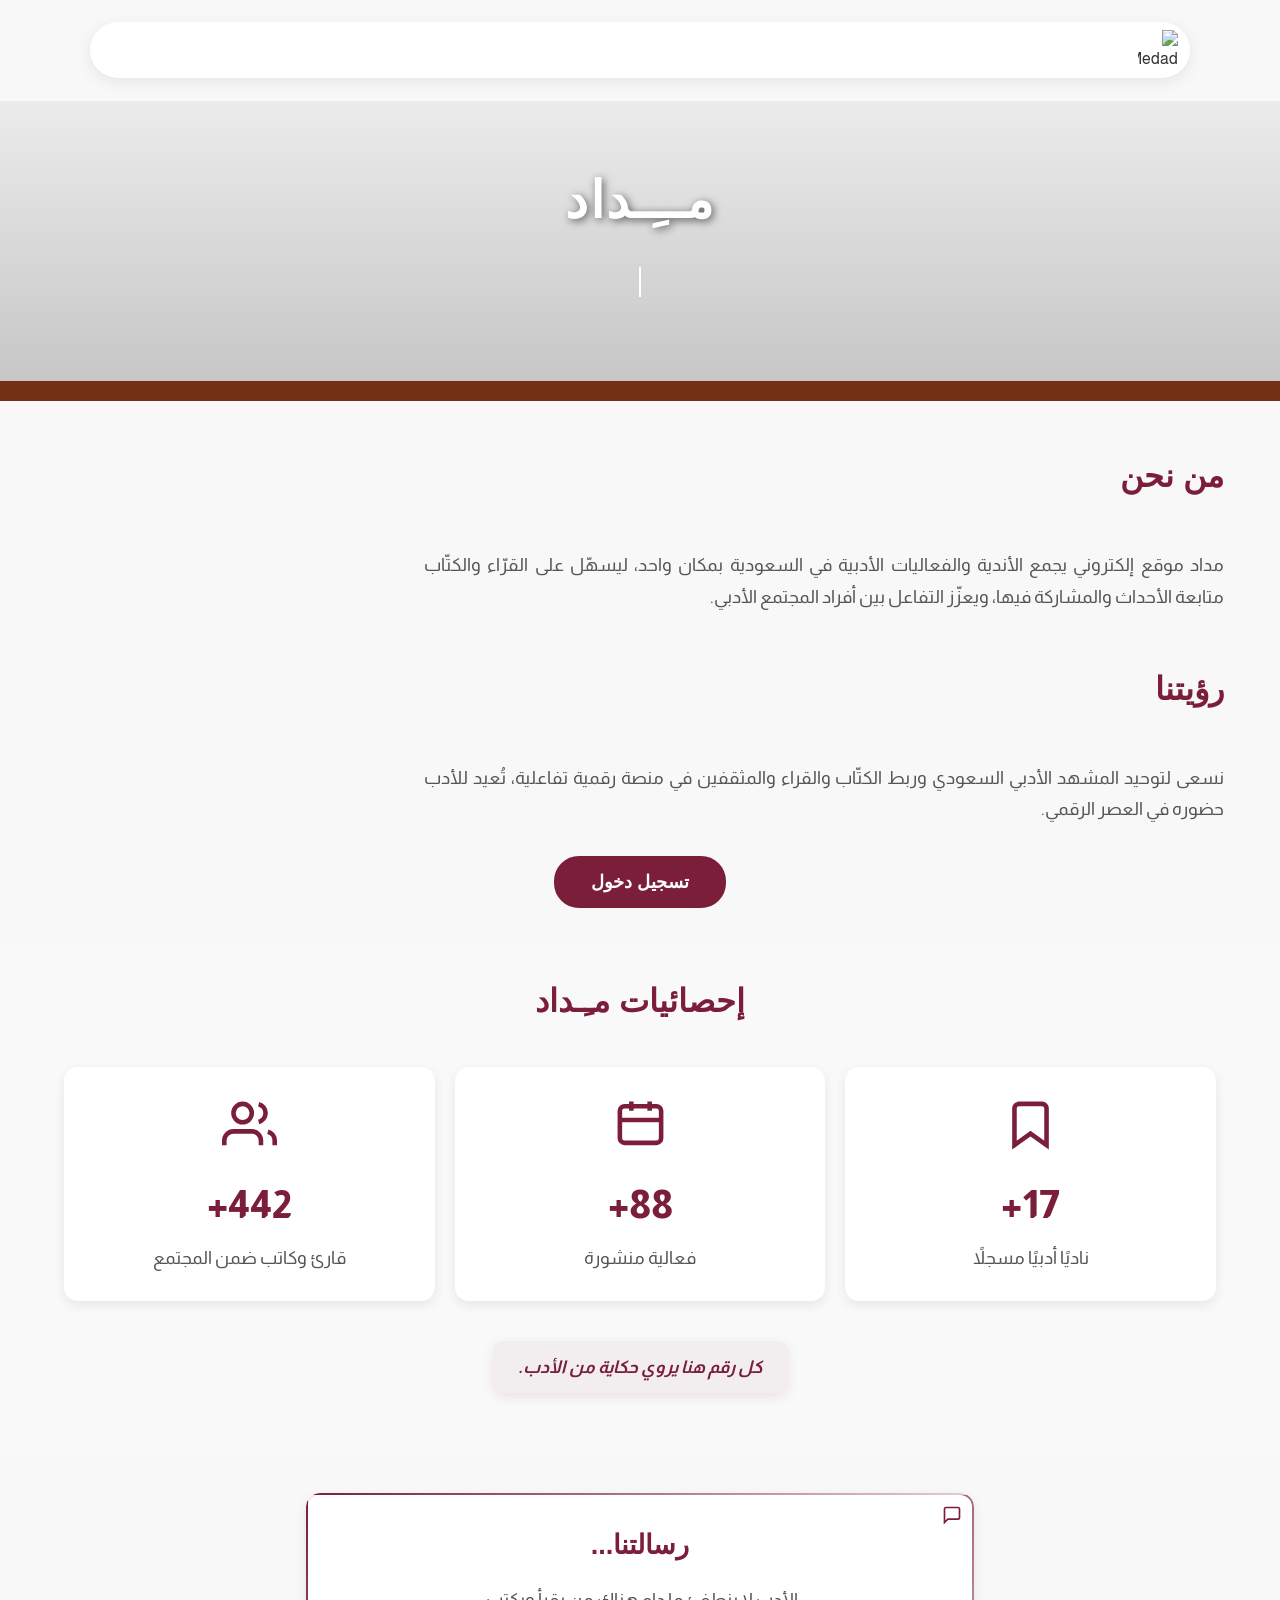
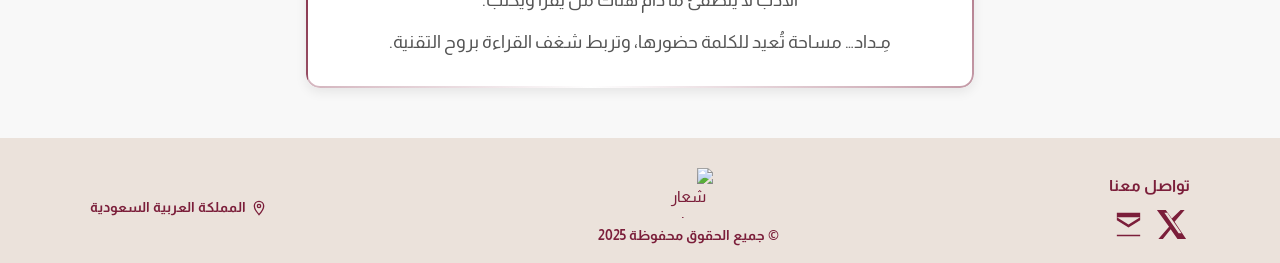
==== HomePage.html @ 80395bcd "Add files via upload" ====
<!DOCTYPE html>
<html lang="ar" dir="rtl">
<head>
    <meta charset="UTF-8">
    <meta name="viewport" content="width=device-width, initial-scale=1.0">
    <title>مِـداد | Medad</title>
    <link href="https://fonts.googleapis.com/css2?family=Almarai:wght@300;400;700;800&display=swap" rel="stylesheet">
    <style>
        
        @font-face {
            font-family: 'Doran';
            src: url('font/Doran-Regular.woff2') format('woff2'),
                 url('font/Doran-Regular.woff') format('woff'),
                 url('font/Doran-Regular.ttf') format('truetype');
            font-weight: normal;
            font-style: normal;
            font-display: swap;
        }
        
        @font-face {
            font-family: 'Doran';
            src: url('font/Doran-Bold.woff2') format('woff2'),
                 url('font/Doran-Bold.woff') format('woff'),
                 url('font/Doran-Bold.ttf') format('truetype');
            font-weight: bold;
            font-style: normal;
            font-display: swap;
        }

        
        :root {
            --accent: #E8D1A7;
            --burgundy: #7B1E3A;
            --burgundy-light: rgba(123, 30, 58, 0.08);
            --burgundy-shimmer: rgba(123, 30, 58, 0.1);
            --text-dark: #2D2D2D;
            --text-light: #555555;
            --background: #FFFFFF;
            --off-white: #F9F9F9;
            --shadow: 0 4px 12px rgba(0, 0, 0, 0.08);
            --shadow-hover: 0 6px 18px rgba(123, 30, 58, 0.15);
            --brown: #8B4513;
        }

      
        .main-header{
          background: transparent;
          padding: 12px 0;
          margin-top: 10px;
          margin-bottom: 10px;
          border-bottom: 1px solid transparent;
        }

      
        .header-shell{
          width: min(1100px, calc(100% - 24px));
          margin: 0 auto;
          display: grid;
          grid-template-columns: 1fr auto 1fr;
          align-items: center;
          gap: 10px;
          background: #fff;
          border-radius: 999px;
          padding: 8px 12px;
          box-shadow: 0 4px 16px rgba(0,0,0,0.08);
        }

        .header-center {
          justify-self: start;
          display: flex;
          align-items: center;
          gap: 8px;
        }
        .brand-image {
          width: 40px;
          height: 40px;
          object-fit: contain;
          background: transparent;
          display: inline-block;
        }

     
        @media (max-width: 600px){
          .header-shell{ 
            grid-template-columns: 1fr auto; 
            padding: 6px 10px;
          }
          .header-center{ 
            order:-1; 
            grid-column: 1 / -1; 
            justify-content:center; 
          }
          .header-start{ min-width: 0; }
          .brand-image {
            width: 35px;
            height: 35px;
          }
        }

        .hero-content h1 {
            font-family: 'Doran', 'Arial', sans-serif !important;
            font-weight: bold;
        }

        .pattern-line {
            width: 100%;
            height: 20px;
            background-color:#743014;
            position: relative;
            overflow: hidden;
            margin-top: 0;
            display: flex;
            align-items: center;
            border: none;
        }

        @keyframes scrollText {
            0% {
                transform: translateX(100%);
            }
            100% {
                transform: translateX(-100%);
            }
        }

        .typing-container {
            height: 50px;
            display: flex;
            align-items: center;
            justify-content: center;
            margin: 15px 0;
            position: relative;
        }

        
        .typing-effect {
            font-family: 'Doran', 'Arial', sans-serif;
            font-weight: normal;
            font-size: 1.2rem;
            overflow: hidden;
            border-left: 2px solid white;
            white-space: nowrap;
            margin: 0 auto;
            text-shadow: 1px 1px 2px rgba(0, 0, 0, 0.5);
            animation: 
                typing 10s steps(60, end) infinite,
                blink-caret 0.8s step-end infinite;
            width: 0;
            direction: rtl;
            text-align: right;
        }

        @keyframes typing {
            0% { 
                width: 0; 
            }
            40% { 
                width: 100%; 
            }
            80% { 
                width: 100%; 
            }
            100% { 
                width: 0; 
            }
        }

        @keyframes blink-caret {
            from, to { border-color: transparent }
            50% { border-color: white }
        }

        .hero-content p {
            font-family: 'Doran', 'Arial', sans-serif;
            font-weight: normal;
        }
        
        * {
            margin: 0;
            padding: 0;
            box-sizing: border-box;
            font-family: 'Almarai', 'Arial', sans-serif;
        }
        
        body {
            background-color: #f8f8f8;
            color: #333;
            line-height: 1.6;
            overflow-x: hidden;
        }
        
        .container {
            max-width: 1200px;
            margin: 0 auto;
            padding: 0 16px;
        }
        
        section {
            padding: 50px 0;
        }
        
        h1, h2, h3 {
            color: var(--text-dark);
            margin-bottom: 16px;
        }
        
        h1 {
            font-size: 2rem;
            text-align: center;
        }
        
        h2 {
            font-size: 1.7rem;
            text-align: center;
            margin-bottom: 32px;
            position: relative;
        }
        
        .hero {
            background: linear-gradient(rgba(0, 0, 0, 0.05), rgba(0, 0, 0, 0.2)), 
                        url('image/BACKGROUND.png') center/cover no-repeat;
            height: 280px;
            display: flex;
            align-items: center;
            justify-content: center;
            text-align: center;
            color: white;
            margin-bottom: 0;
            padding: 0 16px;
        }
        
        .hero-content h1 {
            color: white;
            font-size: 3.2rem;
            text-shadow: 2px 2px 8px rgba(0, 0, 0, 0.6);
            font-family: 'Doran', 'Arial', sans-serif;
            font-weight: bold;
            margin-bottom: 8px;
            letter-spacing: 2px;
        }
        
        .hero-content p {
            font-size: 1.2rem;
            text-shadow: 1px 1px 2px rgba(0, 0, 0, 0.5);
        }
        
        /* قسم من نحن  */
        .about-section {
            max-width: 1200px;
            margin: 50px auto;
            padding: 0 16px;
            text-align: right;
        }

        .about-header {
            margin-bottom: 24px;
            position: relative;
            display: inline-block;
        }

        .about-title {
            font-family: 'Doran', 'Arial', sans-serif;
            font-size: 2rem;
            color: var(--burgundy);
            margin-bottom: 8px;
            position: relative;
        }

        .animated-line {
            height: 3px;
            width: 0;
            background: var(--burgundy);
            position: absolute;
            bottom: -5px;
            right: 0;
            animation: expandLine 2s ease-in-out infinite;
        }

        @keyframes expandLine {
            0% {
                width: 0;
            }
            50% {
                width: 100%;
            }
            100% {
                width: 0;
            }
        }

        .about-content {
            font-family: 'Almarai', 'Arial', sans-serif;
            font-size: 1.1rem;
            line-height: 1.8;
            color: var(--text-light);
            text-align: justify;
            max-width: 800px;
            margin-top: 16px;
            font-weight: 400;
        }

        /* قسم رؤيتنا  */
        .vision-section {
            max-width: 1200px;
            margin: 50px auto 30px auto;
            padding: 0 16px;
            text-align: right;
        }

        .vision-header {
            margin-bottom: 24px;
            position: relative;
            display: inline-block;
        }

        .vision-title {
            font-family: 'Doran', 'Arial', sans-serif;
            font-size: 2rem;
            color: var(--burgundy);
            margin-bottom: 8px;
            position: relative;
        }

        .vision-line {
            height: 3px;
            width: 0;
            background: var(--burgundy);
            position: absolute;
            bottom: -5px;
            right: 0;
            animation: expandLine 2s ease-in-out infinite;
        }

        .vision-content {
            font-family: 'Almarai', 'Arial', sans-serif;
            font-size: 1.1rem;
            line-height: 1.8;
            color: var(--text-light);
            text-align: justify;
            max-width: 800px;
            margin-top: 16px;
            font-weight: 400;
        }

        
        .login-button-container {
            text-align: center;
            margin-top: 30px;
        }

        .login-button {
            font-family: 'Doran', 'Arial', sans-serif;
            font-weight: bold;
            font-size: 1.1rem;
            background-color: var(--burgundy);
            color: white;
            border: 2px solid var(--burgundy);
            border-radius: 25px;
            padding: 10px 35px;
            cursor: pointer;
            transition: all 0.3s ease;
            position: relative;
            overflow: hidden;
            text-decoration: none;
            display: inline-block;
        }

        .login-button:hover {
            background-color: white;
            color: var(--burgundy);
            box-shadow: 0 4px 12px rgba(123, 30, 58, 0.2);
            transform: translateY(-2px);
        }

        .login-button:active {
            transform: translateY(0);
        }

        /* قسم الإحصائيات التفاعلي */
        .stats-section {
            background-color: var(--off-white);
            padding: 30px 0 60px 0;
        }

        .stats-container {
            max-width: 1200px;
            margin: 0 auto;
            padding: 0 24px;
        }

        .stats-title {
            font-family: 'Doran', 'Arial', sans-serif;
            font-size: 2rem;
            color: var(--burgundy);
            text-align: center;
            margin-bottom: 40px;
        }

        .stats-grid {
            display: grid;
            grid-template-columns: repeat(auto-fit, minmax(250px, 1fr));
            gap: 20px;
            margin-top: 30px;
        }

        .stat-card {
            background: white;
            border-radius: 14px;
            padding: 30px 20px;
            text-align: center;
            box-shadow: var(--shadow);
            transition: all 0.3s ease;
            position: relative;
            overflow: hidden;
            cursor: pointer;
            display: flex;
            flex-direction: column;
            align-items: center;
            justify-content: center;
            min-height: 220px;
        }

        .stat-card::before {
            content: '';
            position: absolute;
            top: 0;
            right: -100%;
            width: 100%;
            height: 100%;
            background: linear-gradient(90deg, transparent, var(--burgundy-shimmer), transparent);
            transition: right 0.7s ease;
        }

        .stat-card:hover {
            transform: translateY(-6px);
            box-shadow: var(--shadow-hover);
        }

        .stat-card:hover::before {
            right: 100%;
        }

        .stat-icon {
            width: 55px;
            height: 55px;
            margin: 0 auto 20px;
            color: var(--burgundy);
        }

        .stat-number {
            font-size: 2.5rem;
            font-weight: 800;
            color: var(--burgundy);
            margin-bottom: 10px;
            font-family: 'Almarai', 'Arial', sans-serif;
        }

        .stat-text {
            font-size: 1.1rem;
            color: var(--text-light);
            font-family: 'Almarai', 'Arial', sans-serif;
            line-height: 1.4;
        }

        .stats-caption {
            text-align: center;
            margin-top: 40px;
            font-style: italic;
            color: var(--burgundy);
            font-family: 'Almarai', 'Arial', sans-serif;
            font-size: 1.1rem;
            font-weight: 600;
            padding: 12px 25px;
            background: rgba(123, 30, 58, 0.05);
            border-radius: 10px;
            display: inline-block;
            animation: burgundyGlow 2s ease-in-out infinite alternate;
            box-shadow: 0 4px 12px rgba(123, 30, 58, 0.1);
        }

        @keyframes burgundyGlow {
            from {
                box-shadow: 0 4px 12px rgba(123, 30, 58, 0.1);
                background: rgba(123, 30, 58, 0.05);
            }
            to {
                box-shadow: 0 6px 16px rgba(123, 30, 58, 0.2), 0 0 16px rgba(123, 30, 58, 0.15);
                background: rgba(123, 30, 58, 0.08);
            }
        }

        .caption-container {
            text-align: center;
            width: 100%;
        }

        .message-section {
            max-width: 700px;
            margin: 40px auto;
            padding: 0 16px;
        }

        .message-container {
            background: white;
            border-radius: 14px;
            padding: 30px 25px;
            position: relative;
            box-shadow: var(--shadow);
            overflow: hidden;
        }

        .message-container::before {
            content: '';
            position: absolute;
            top: 0;
            left: 0;
            right: 0;
            bottom: 0;
            border: 2px solid transparent;
            border-radius: 14px;
            background: linear-gradient(45deg, var(--burgundy), transparent, var(--burgundy), transparent, var(--burgundy));
            background-size: 400% 400%;
            animation: borderAnimation 3s linear infinite;
            z-index: 1;
            pointer-events: none;
        }

        @keyframes borderAnimation {
            0% {
                background-position: 0% 50%;
            }
            50% {
                background-position: 100% 50%;
            }
            100% {
                background-position: 0% 50%;
            }
        }

        .message-container::after {
            content: '';
            position: absolute;
            top: 2px;
            left: 2px;
            right: 2px;
            bottom: 2px;
            background: white;
            border-radius: 12px;
            z-index: 1;
            pointer-events: none;
        }

        .message-content {
            position: relative;
            z-index: 2;
            text-align: center;
        }

        .message-icon {
            position: absolute;
            top: 12px;
            right: 12px;
            width: 20px;
            height: 20px;
            color: var(--burgundy);
            z-index: 3;
        }

        .message-title {
            font-family: 'Doran', 'Arial', sans-serif;
            font-size: 1.7rem;
            color: var(--burgundy);
            margin: 0 0 20px 0;
            text-align: center;
        }

        .message-text {
            font-family: 'Almarai', 'Arial', sans-serif;
            font-size: 1.1rem;
            line-height: 1.7;
            color: var(--text-light);
        }

        .message-text p {
            margin-bottom: 12px;
        }

        .message-text p:last-child {
            margin-bottom: 0;
        }
        
        @media (max-width: 768px) {
            .hero-content h1 {
                font-size: 2.5rem;
            }
            
            h2 {
                font-size: 1.5rem;
            }
            
            .pattern-text {
                font-size: 0.8rem;
            }
            
            .pattern-line {
                height: 18px;
            }
            
            .typing-effect {
                font-size: 1rem;
            }
            
            .typing-container {
                height: 45px;
            }
            
            .hero {
                height: 220px;
            }
            
            .stats-grid {
                grid-template-columns: 1fr;
                gap: 16px;
            }
            
            .stats-container {
                padding: 0 16px;
            }
            
            .stat-card {
                padding: 25px 16px;
                min-height: 180px;
            }
            
            .message-container {
                padding: 25px 20px;
            }
            
            .message-title {
                font-size: 1.5rem;
            }
            
            .message-icon {
                width: 18px;
                height: 18px;
                top: 10px;
                right: 10px;
            }
            
            .message-text {
                font-size: 1rem;
            }
            
            .main-header {
                padding: 0 8px;
            }
            
            .about-content,
            .vision-content {
                font-size: 1rem;
            }
            
            .stats-caption {
                font-size: 1rem;
                padding: 10px 18px;
            }

            section {
                padding: 40px 0;
            }
        }

        @media (max-width: 480px) {
            .hero-content h1 {
                font-size: 2rem;
                letter-spacing: 1px;
            }
            
            .typing-effect {
                font-size: 0.9rem;
            }
            
            .hero {
                height: 200px;
            }
            
            .stat-number {
                font-size: 2rem;
            }
            
            .stat-text {
                font-size: 1rem;
            }
            
            .message-container {
                padding: 20px 16px;
            }
            
            .message-title {
                font-size: 1.4rem;
            }
            
            .message-text {
                font-size: 0.95rem;
            }

            .about-title,
            .vision-title,
            .stats-title {
                font-size: 1.7rem;
            }

            section {
                padding: 30px 0;
            }

            .about-section,
            .vision-section {
                margin: 30px auto;
            }
        }

        @media (max-width: 360px) {
            .hero-content h1 {
                font-size: 1.8rem;
            }
            
            .typing-effect {
                font-size: 0.85rem;
            }
            
            .hero {
                height: 180px;
            }
            
            .login-button {
                padding: 8px 25px;
                font-size: 1rem;
            }
        }

        @media (prefers-reduced-motion: reduce) {
            .stat-card::before {
                display: none;
            }
            
            .stat-card:hover {
                transform: none;
            }
            
            .typing-effect {
                animation: none;
                width: 100%;
                border-left: none;
            }
            
            .animated-line,
            .vision-line {
                animation: none;
                width: 100%;
            }
            
            .stats-caption {
                animation: none;
            }
            
            .message-container::before {
                animation: none;
                background: var(--burgundy);
            }
        }



        /*  Footer */
        .main-footer {
          background-color: #ebe2db;
          width: 100%;
          padding: 30px 16px 16px;
          color: var(--burgundy);
          margin-top: 50px;
        }

        .footer-container {
          display: flex;
          justify-content: space-between;
          align-items: center;
          flex-wrap: wrap;
          gap: 16px;
          max-width: 1100px;
          margin: 0 auto;
        }

        .footer-left, .footer-center, .footer-right {
          display: flex;
          flex-direction: column;
          align-items: center;
          text-align: center;
        }

        .footer-left h3 {
          color: var(--burgundy);
          margin-bottom: 8px;
          font-size: 1rem;
        }

        .footer-icons {
          display: flex;
          gap: 8px;
          justify-content: center;
        }
        .icon-box {
          width: 35px; height: 35px;
          
          color: var(--burgundy);
          border-radius: 6px;
          display: flex;
          align-items: center;
          justify-content: center;
          transition: all 0.2s ease;
        }
        .icon-box:hover {
          background-color: #E8D1A7;
          color: #743014;
        }

        .footer-center img.footer-logo {
          width: 50px;
          height: 50px;
          object-fit: contain;
          margin-bottom: 6px;
        }
        .footer-center p {
          font-weight: 600;
          color: var(--burgundy);
          font-size: 0.9rem;
        }

        .footer-right {
          flex-direction: row;
          align-items: center;
          gap: 5px;
          color: var(--burgundy);
          font-weight: 600;
          font-size: 0.9rem;
        }
        .footer-right svg {
          width: 16px; height: 16px;
          stroke: var(--burgundy);
        }

        @media (max-width: 700px) {
          .footer-container {
            flex-direction: column;
            gap: 20px;
          }
          
          .footer-icons {
            gap: 6px;
          }
          
          .icon-box {
            width: 32px;
            height: 32px;
          }
        }

    </style>
</head>
<body>
 <header class="main-header">
  <div class="header-shell">   

    <div class="header-center">
      <img class="brand-image" src="image/LOGO SW.png" alt="Medad Logo">
    </div>

  </div>
</header>

    
    <section class="hero">
        <div class="hero-content">
            <h1>مــِـداد</h1>
            <div class="typing-container">
                <p class="typing-effect">اكتشف ، شارك  ،  وكن جزءًا  من المجتمع الأدبي السعودي</p>
            </div>
        </div>
    </section>
    
    <div class="pattern-line">
    </div>
    
    <!-- قسم من نحن  -->
    <section class="about-section">
        <div class="about-header">
            <h2 class="about-title">من نحن</h2>
            <div class="animated-line"></div>
        </div>
        
        <div class="about-content">
            <p>
                مداد موقع إلكتروني يجمع الأندية والفعاليات الأدبية في السعودية بمكان واحد،
                ليسهّل على القرّاء والكتّاب متابعة الأحداث والمشاركة فيها، ويعزّز التفاعل بين أفراد المجتمع الأدبي.
            </p>
        </div>
    </section>

    <!-- قسم رؤيتنا  -->
    <section class="vision-section">
        <div class="vision-header">
            <h2 class="vision-title">رؤيتنا</h2>
            <div class="vision-line"></div>
        </div>
        
        <div class="vision-content">
            <p>نسعى لتوحيد المشهد الأدبي السعودي وربط الكتّاب والقراء والمثقفين في منصة رقمية تفاعلية، تُعيد للأدب حضوره في العصر الرقمي.</p>
        </div>
        
       
       <div class="login-button-container">
    <a href="SignUp.html" class="login-button">تسجيل دخول</a>
        </div>
    </section>

    <!-- إحصائيات مِداد التفاعلية -->
    <section class="stats-section">
        <div class="stats-container">
            <h2 class="stats-title">إحصائيات مـِـداد</h2>
            <div class="stats-grid">
                <!-- النوادي -->
                <div class="stat-card">
                    <svg class="stat-icon" viewBox="0 0 24 24" fill="none" stroke="currentColor" stroke-width="2">
                        <path d="M19 21l-7-5-7 5V5a2 2 0 0 1 2-2h10a2 2 0 0 1 2 2z"/>
                    </svg>
                    <div class="stat-number" data-target="20">0</div>
                    <div class="stat-text">ناديًا أدبيًا مسجلاً</div>
                </div>

                <!-- الفعاليات -->
                <div class="stat-card">
                    <svg class="stat-icon" viewBox="0 0 24 24" fill="none" stroke="currentColor" stroke-width="2">
                        <rect x="3" y="4" width="18" height="16" rx="2"/>
                        <line x1="3" y1="10" x2="21" y2="10"/>
                        <line x1="8" y1="2" x2="8" y2="6"/>
                        <line x1="16" y1="2" x2="16" y2="6"/>
                    </svg>
                    <div class="stat-number" data-target="100">0</div>
                    <div class="stat-text">فعالية منشورة</div>
                </div>

                <!-- المجتمع -->
                <div class="stat-card">
                    <svg class="stat-icon" viewBox="0 0 24 24" fill="none" stroke="currentColor" stroke-width="2">
                        <path d="M17 21v-2a4 4 0 0 0-4-4H5a4 4 0 0 0-4 4v2"/>
                        <circle cx="9" cy="7" r="4"/>
                        <path d="M23 21v-2a4 4 0 0 0-3-3.87"/>
                        <path d="M16 3.13a4 4 0 0 1 0 7.75"/>
                    </svg>
                    <div class="stat-number" data-target="500">0</div>
                    <div class="stat-text">قارئ وكاتب ضمن المجتمع</div>
                </div>
            </div>
            <div class="caption-container">
                <p class="stats-caption">كل رقم هنا يروي حكاية من الأدب.</p>
            </div>
        </div>
    </section>

    <!--قسم رسالتنااً -->
    <section class="message-section">
        <div class="message-container">
            <svg class="message-icon" viewBox="0 0 24 24" fill="none" stroke="currentColor" stroke-width="2">
                <path d="M21 15a2 2 0 0 1-2 2H7l-4 4V5a2 2 0 0 1 2-2h14a2 2 0 0 1 2 2z"/>
            </svg>
            <div class="message-content">
                <h3 class="message-title">رسالتنا...</h3>
                <div class="message-text">
                    <p>الأدب لا ينطفئ ما دام هناك من يقرأ ويكتب.</p>
                    <p>مِـداد… مساحة تُعيد للكلمة حضورها، وتربط شغف القراءة بروح التقنية.</p>
                </div>
            </div>
        </div>
    </section>




  <!-- ====== Footer ====== -->
<footer class="main-footer">
        <div class="footer-container">
            <div class="footer-left">
                <h3>تواصل معنا</h3>
                <div class="footer-icons">
                    <a href="https://x.com/MedadKsu" class="icon-box" title="X">
                        <svg viewBox="0 0 24 24" fill="currentColor">
                            <path d="M18.244 2H21L14.126 10.088 22 22h-5.905l-4.67-6.726L6.08 22H3l7.31-8.433L2 2h6.08l4.132 5.897L18.244 2zM7.118 4l9.764 13.997h1.999L9.12 4H7.118z"/>
                        </svg>
                    </a>
                    <a href="mailto:MedadKsu@gmail.com" class="icon-box" title="Email">
                        <svg viewBox="0 0 24 24" fill="currentColor">
                            <path d="M4 4h16v16H4V4zm8 8l8-5H4l8 5zm0 2l-8-5v10h16V9l-8 5z"/>
                        </svg>
                    </a>
                    
                </div>
            </div>

            <div class="footer-center">
                <img src="image/LOGO SW.png" alt="شعار مداد" class="footer-logo">
                <p>© جميع الحقوق محفوظة 2025</p>
            </div>

            <div class="footer-right">
                <svg viewBox="0 0 24 24" fill="none" stroke="currentColor" stroke-width="2" xmlns="http://www.w3.org/2000/svg">
                    <path d="M12 2C8.13401 2 5 5.13401 5 9C5 14.25 12 22 12 22C12 22 19 14.25 19 9C19 5.13401 15.866 2 12 2Z"/>
                    <circle cx="12" cy="9" r="2.5"/>
                </svg>
                <span>المملكة العربية السعودية</span>
            </div>
        </div>
    </footer>


<script>
    function animateNumbers() {
        const statNumbers = document.querySelectorAll('.stat-number');
        
        statNumbers.forEach(stat => {
            const target = parseInt(stat.getAttribute('data-target'));
            const duration = 1500; // مدة الحركة بالمللي ثانية
            const step = target / (duration / 16); // 60 إطار في الثانية
            
            let current = 0;
            
            const timer = setInterval(() => {
                current += step;
                if (current >= target) {
                    current = target;
                    clearInterval(timer);
                }
                stat.textContent = Math.floor(current) + '+';
            }, 16);
        });
    }
    
    window.addEventListener('load', animateNumbers);
    
    document.querySelectorAll('.stat-card').forEach(card => {
        card.addEventListener('mouseenter', function() {

            const statNumber = this.querySelector('.stat-number');
            const target = parseInt(statNumber.getAttribute('data-target'));
            statNumber.textContent = '0+';
            
            setTimeout(() => {
                let current = 0;
                const duration = 1000;
                const step = target / (duration / 16);
                
                const timer = setInterval(() => {
                    current += step;
                    if (current >= target) {
                        current = target;
                        clearInterval(timer);
                    }
                    statNumber.textContent = Math.floor(current) + '+';
                }, 16);
            }, 100);
        });
    });
</script>
</body>
</html>
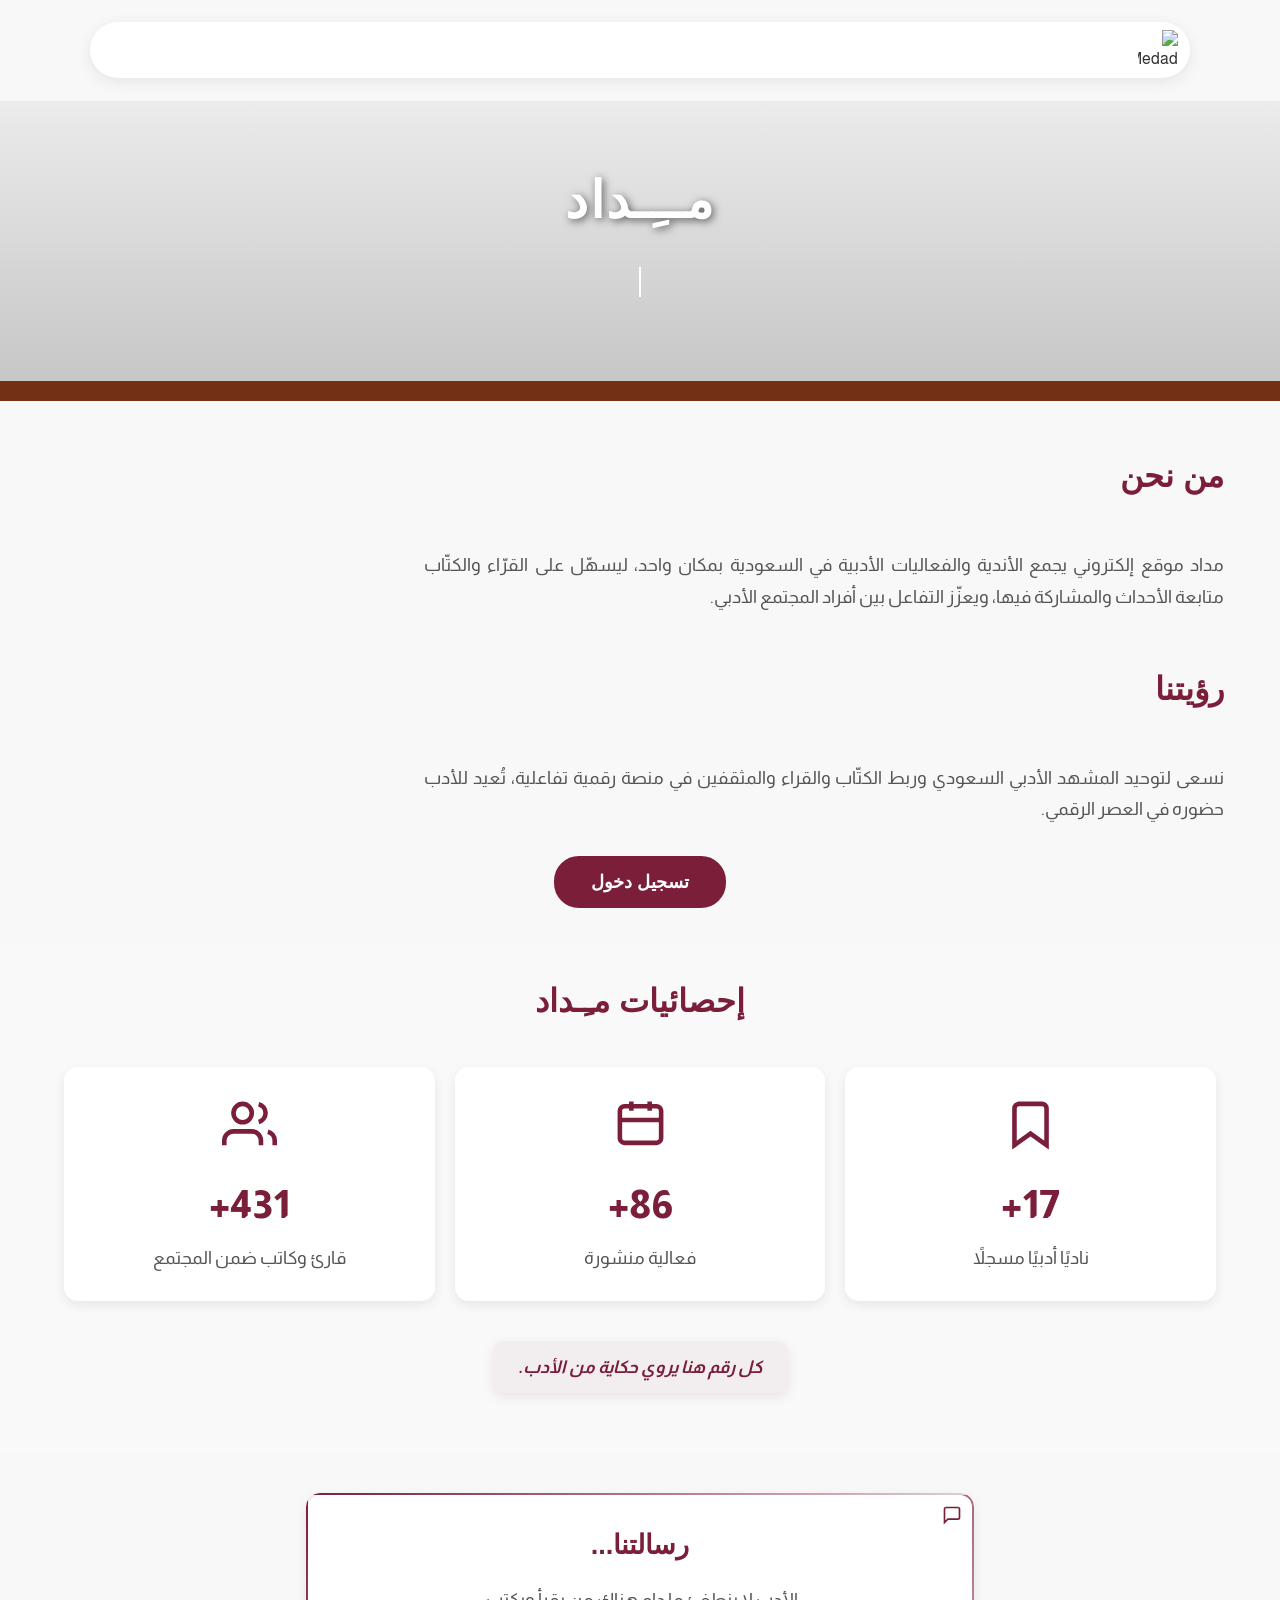
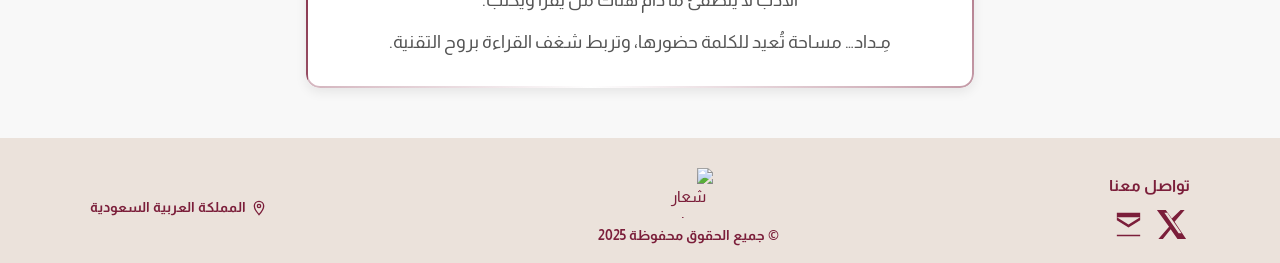
==== commit bb860df8: "Update and rename HomePage to HomePage.html" ====
--- a/HomePage.html
+++ b/HomePage.html
@@ -1071,4 +1071,5 @@
     });
 </script>
 </body>
-</html>+</html>
+
